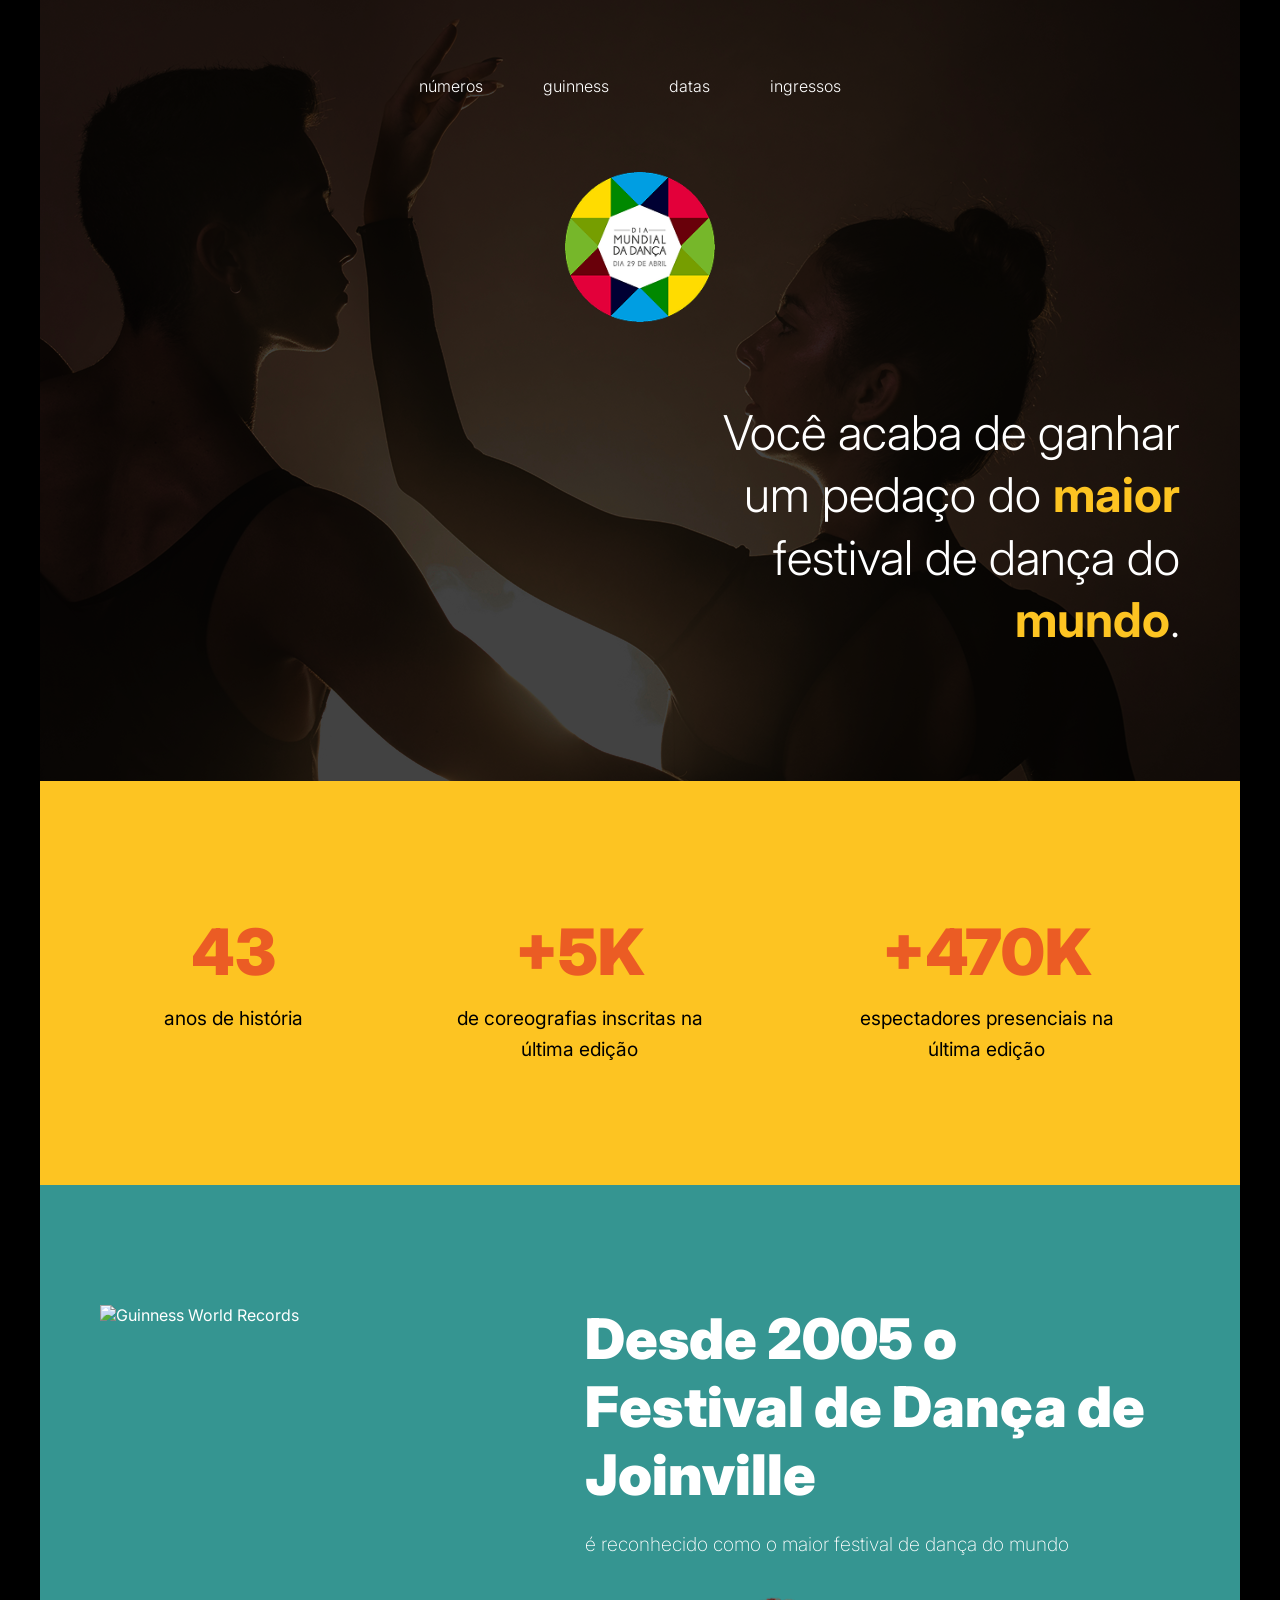
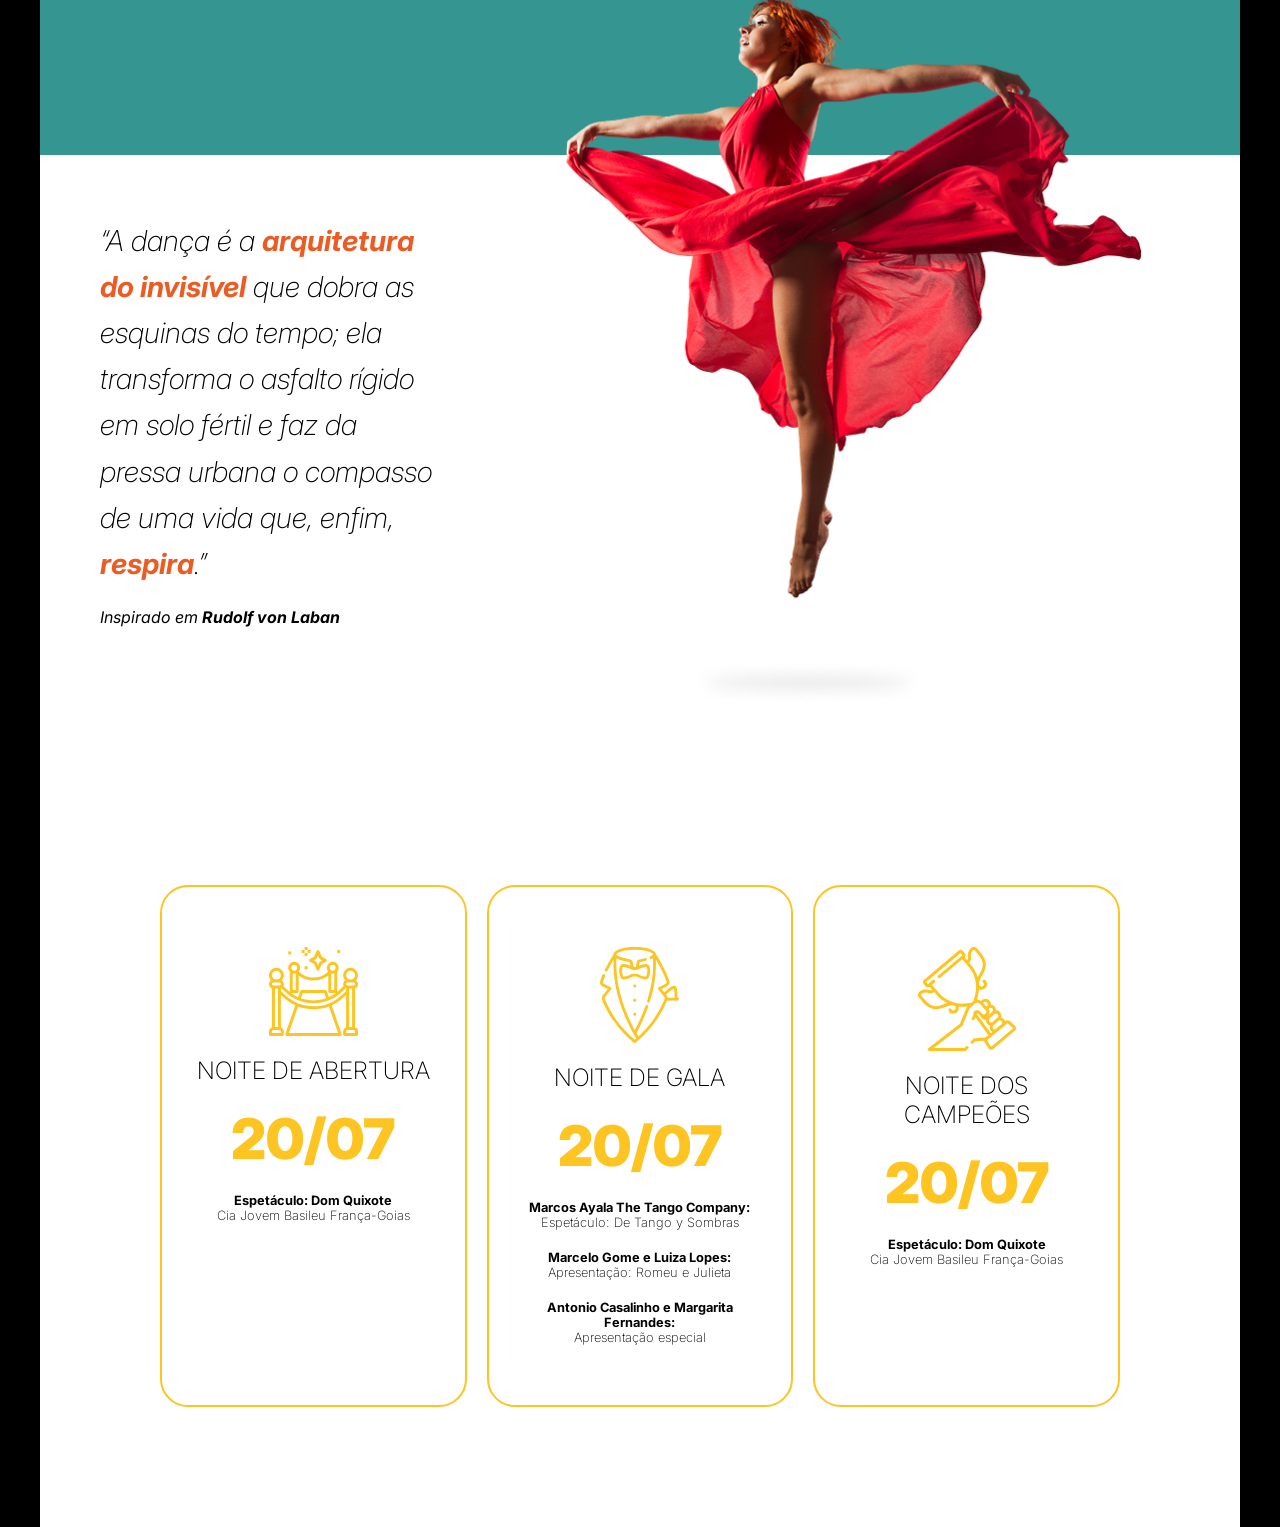
==== index.html @ e84fe85e "Dates" ====
<!doctype html>
<html lang="pt-br">
  <head>
    <meta charset="UTF-8" />
    <meta name="viewport" content="width=device-width, initial-scale=1.0" />
    <title>Dia internacional da dança</title>
    <link rel="stylesheet" href="./style/style.css" />

    <link rel="preconnect" href="https://fonts.googleapis.com" />
    <link rel="preconnect" href="https://fonts.gstatic.com" crossorigin />
    <link
      href="https://fonts.googleapis.com/css2?family=Inter:ital,opsz,wght@0,14..32,100..900;1,14..32,100..900&display=swap"
      rel="stylesheet"
    />
  </head>

  <body>
    <div class="container">
      <header>
        <!-- Menu desktop -->
        <nav class="menu">
          <ul>
            <li><a href="#numeros">Números</a></li>
            <li><a href="#guinness">Guinness</a></li>
            <li><a href="#datas">Datas</a></li>
            <li><a href="#ingressos">Ingressos</a></li>
          </ul>
        </nav>

        <!-- Menu mobile -->
        <div class="menu-container-mobile">
          <button class="menu-toggle" aria-label="Abrir menu">
            <span class="bar"></span>
            <span class="bar"></span>
            <span class="bar"></span>
          </button>

          <nav class="nav-menu">
            <ul>
              <li><a href="#numeros">Números</a></li>
              <li><a href="#guinness">Guinness</a></li>
              <li><a href="#datas">Datas</a></li>
              <li><a href="#ingressos">Ingressos</a></li>
            </ul>
          </nav>
        </div>
        <div class="overlay"></div>

        <div class="logo-mundial">
          <img
            src="./assets/img/logo-dia-mundial-danca.png"
            alt="Logo do dia mundial da dança"
            title="Dia mundial da dança"
          />
        </div>
        <div class="content">
          <div class="content-video">
            <div class="video-mobile">
              <iframe
                width="300"
                height="262.5"
                src="https://www.youtube.com/embed/wuP7T2I6q9Q?si=qCrR1CZiJWVUnyMx"
                title="YouTube video player"
                frameborder="0"
                allow="
                  accelerometer;
                  autoplay;
                  clipboard-write;
                  encrypted-media;
                  gyroscope;
                  picture-in-picture;
                  web-share;
                "
                referrerpolicy="strict-origin-when-cross-origin"
                allowfullscreen
              ></iframe>
            </div>
            <div class="video-desktop">
              <iframe
                width="560"
                height="315"
                src="https://www.youtube.com/embed/wuP7T2I6q9Q?si=qCrR1CZiJWVUnyMx"
                title="YouTube video player"
                frameborder="0"
                allow="
                  accelerometer;
                  autoplay;
                  clipboard-write;
                  encrypted-media;
                  gyroscope;
                  picture-in-picture;
                  web-share;
                "
                referrerpolicy="strict-origin-when-cross-origin"
                allowfullscreen
              ></iframe>
            </div>
          </div>
          <div class="content-text">
            <h1>
              Você acaba de ganhar um pedaço do <span>maior</span> festival de
              dança do <span>mundo</span>.
            </h1>
          </div>
        </div>
      </header>
      <main>
        <div id="numeros" class="numeros">
          <div class="numeros-item">
            <h2>43</h2>
            <p>anos de história</p>
          </div>
          <div class="numeros-item">
            <h2>+5K</h2>
            <p>de coreografias inscritas na última edição</p>
          </div>
          <div class="numeros-item">
            <h2>+470K</h2>
            <p>espectadores presenciais na última edição</p>
          </div>
        </div>
        <div id="guinness" class="guinness">
          <div class="guinness-image">
            <img
              src="./assets/img/guinness.png"
              alt="Guinness World Records"
              title="Guinness World Records"
            />
          </div>
          <div class="guinness-text">
            <h2>Desde 2005 o Festival de Dança de Joinville</h2>
            <p>é reconhecido como o maior festival de dança do mundo</p>
          </div>
        </div>
        <div id="citacao" class="citacao">
          <div class="citacao-texto">
            <p>
              “A dança é a
              <span><strong>arquitetura do invisível</strong></span> que dobra
              as esquinas do tempo; ela transforma o asfalto rígido em solo
              fértil e faz da pressa urbana o compasso de uma vida que, enfim,
              <span><strong>respira</strong></span
              >.”
            </p>
            <span>Inspirado em <strong>Rudolf von Laban</strong></span>
          </div>
          <div class="citacao-image">
            <img
              src="./assets/img/bailarina.png"
              alt="Bailarina"
              title="Bailarina"
            />
          </div>
        </div>
        <div id="datas" class="datas">
          <div class="datas-card">
            <img
              src="./assets/img/noite-abertura.svg"
              alt="Noite de abertura"
              title="Noite de abertura"
            />
            <h3>Noite de abertura</h3>
            <h2>20/07</h2>
            <span
              ><strong>Espetáculo: Dom Quixote</strong><br />Cia Jovem Basileu
              França-Goias</span
            >
          </div>
          <div class="datas-card">
            <img
              src="./assets/img/noite-gala.svg"
              alt="Noite de gala"
              title="Noite de gala"
            />
            <h3>Noite de gala</h3>
            <h2>20/07</h2>
            <span>
              <strong>Marcos Ayala The Tango Company:</strong><br />Espetáculo: De Tango y Sombras
            </span>
            <span>
              <strong>Marcelo Gome e Luiza Lopes:</strong><br />Apresentação: Romeu e Julieta
            </span>
            <span>
              <strong>Antonio Casalinho e Margarita Fernandes:</strong><br />Apresentação especial
            </span>
          </div>
          <div class="datas-card">
            <img
              src="./assets/img/noite-campeoes.svg"
              alt="Noite dos campeões"
              title="Noite dos campeões"
            />
            <h3>Noite dos campeões</h3>
            <h2>20/07</h2>
            <span
              ><strong>Espetáculo: Dom Quixote</strong><br />Cia Jovem Basileu
              França-Goias</span
            >
          </div>
        </div>
        <div id="ingressos"></div>
      </main>
      <footer>
        <!-- Colocar informações de contato -->
      </footer>
    </div>
    <script src="./js/script.js"></script>
  </body>
</html>
---- style/style.css ----
@import url("geral.css");
@import url("header.css");
@import url("numeros.css");
@import url("guinness.css");
@import url("citacao.css");
@import url("datas.css");
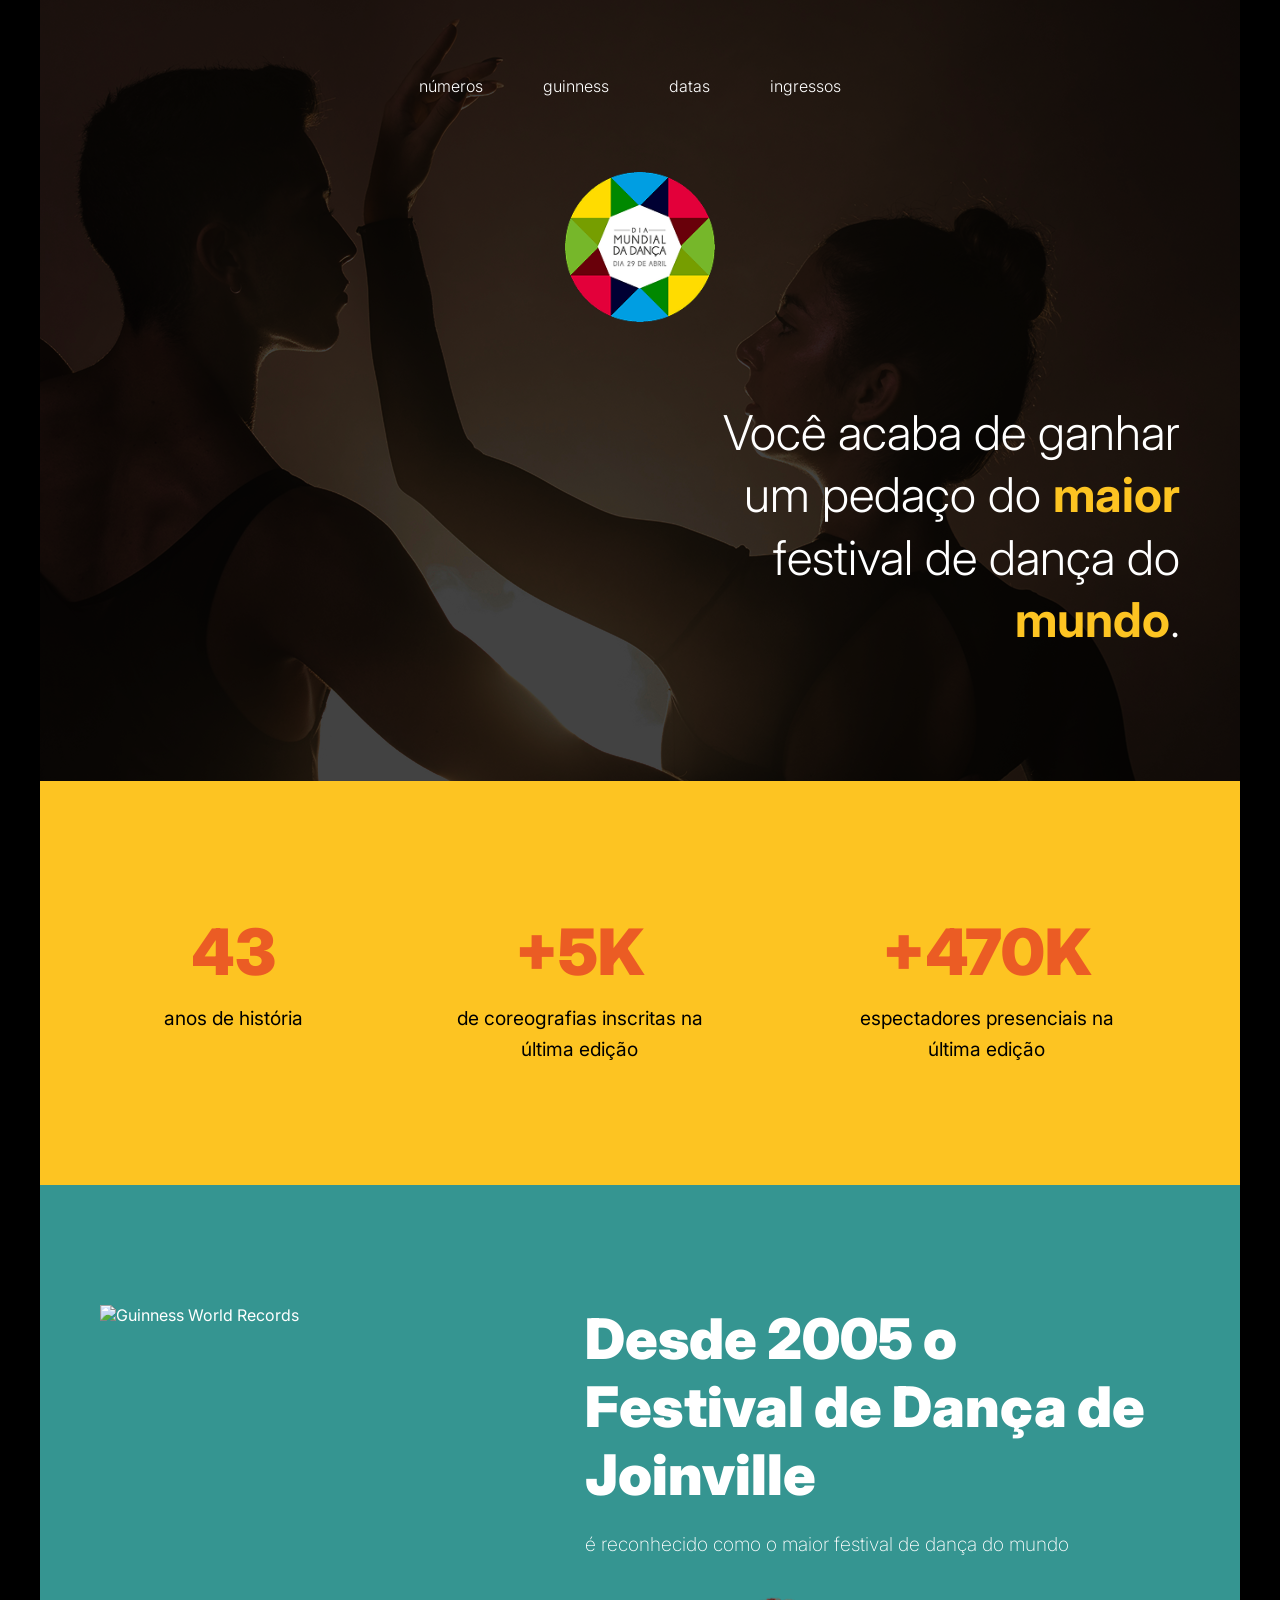
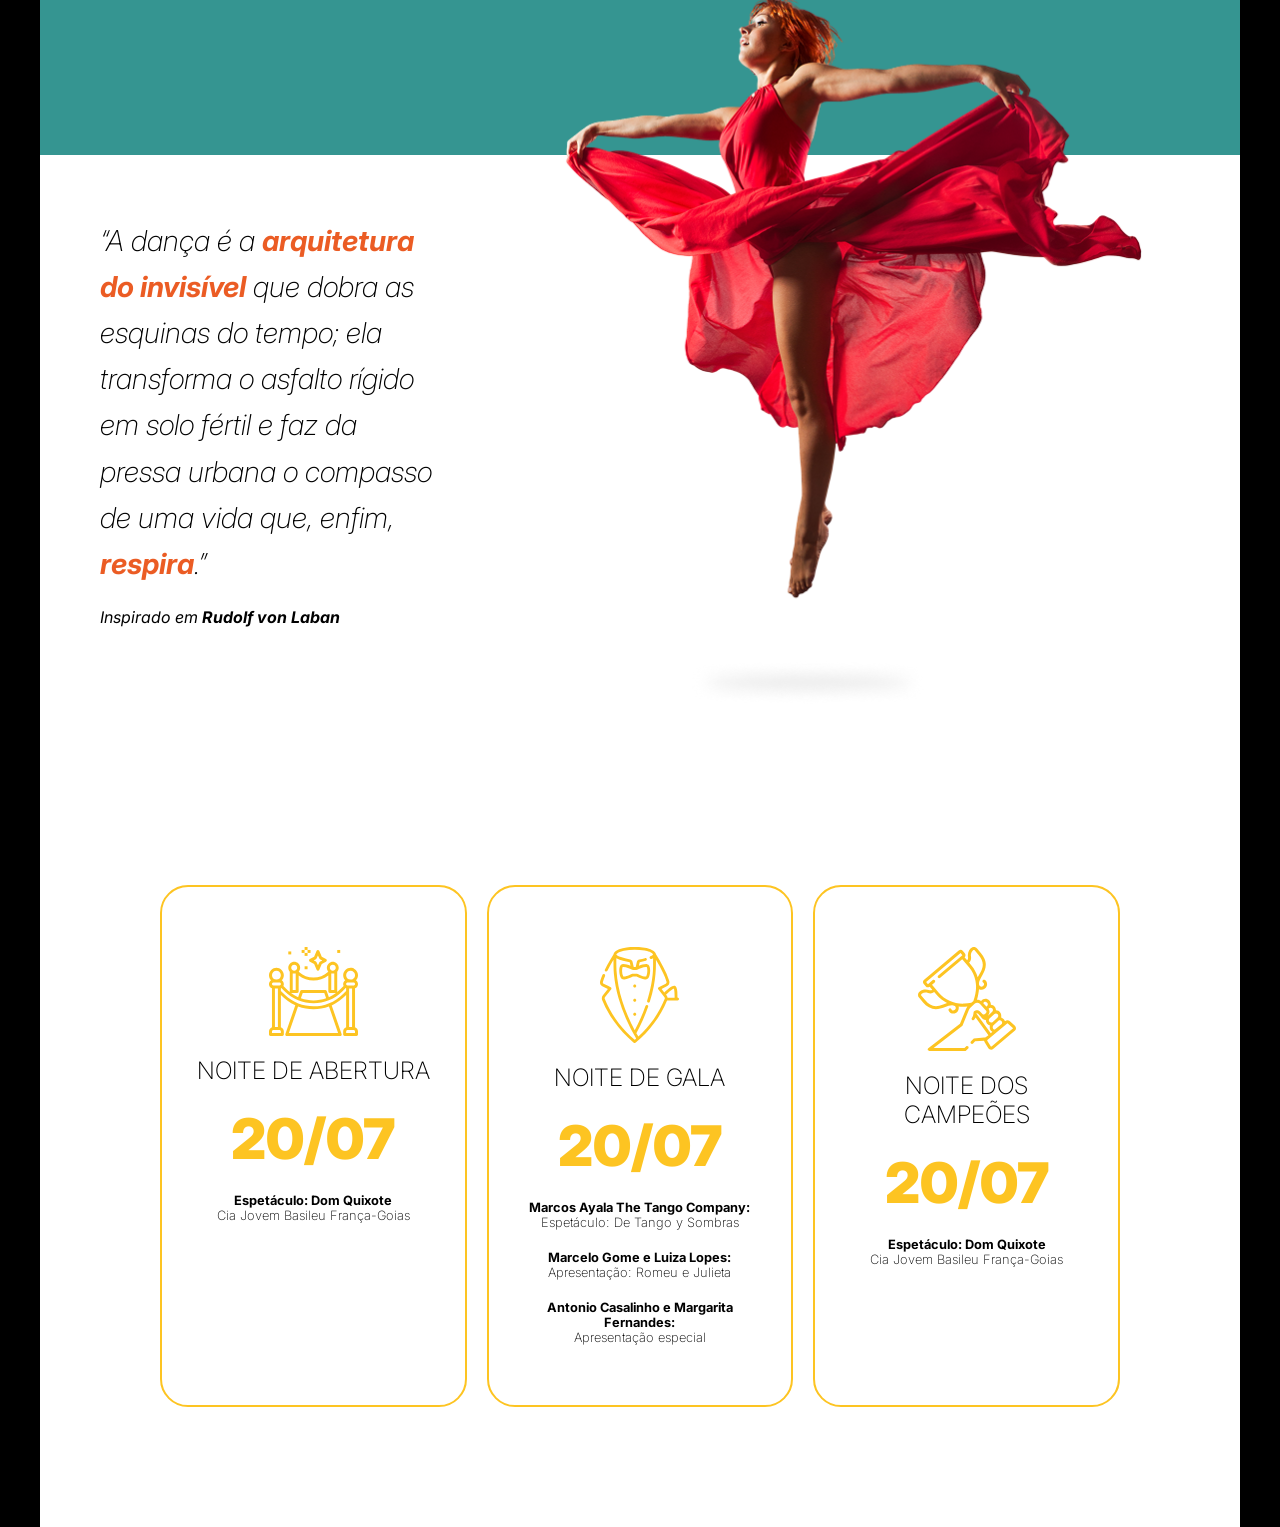
==== commit 94525d16: "Guiness logo" ====
--- a/index.html
+++ b/index.html
@@ -122,7 +122,7 @@
         <div id="guinness" class="guinness">
           <div class="guinness-image">
             <img
-              src="./assets/img/guinness.png"
+              src="./assets/img/guinness.svg"
               alt="Guinness World Records"
               title="Guinness World Records"
             />
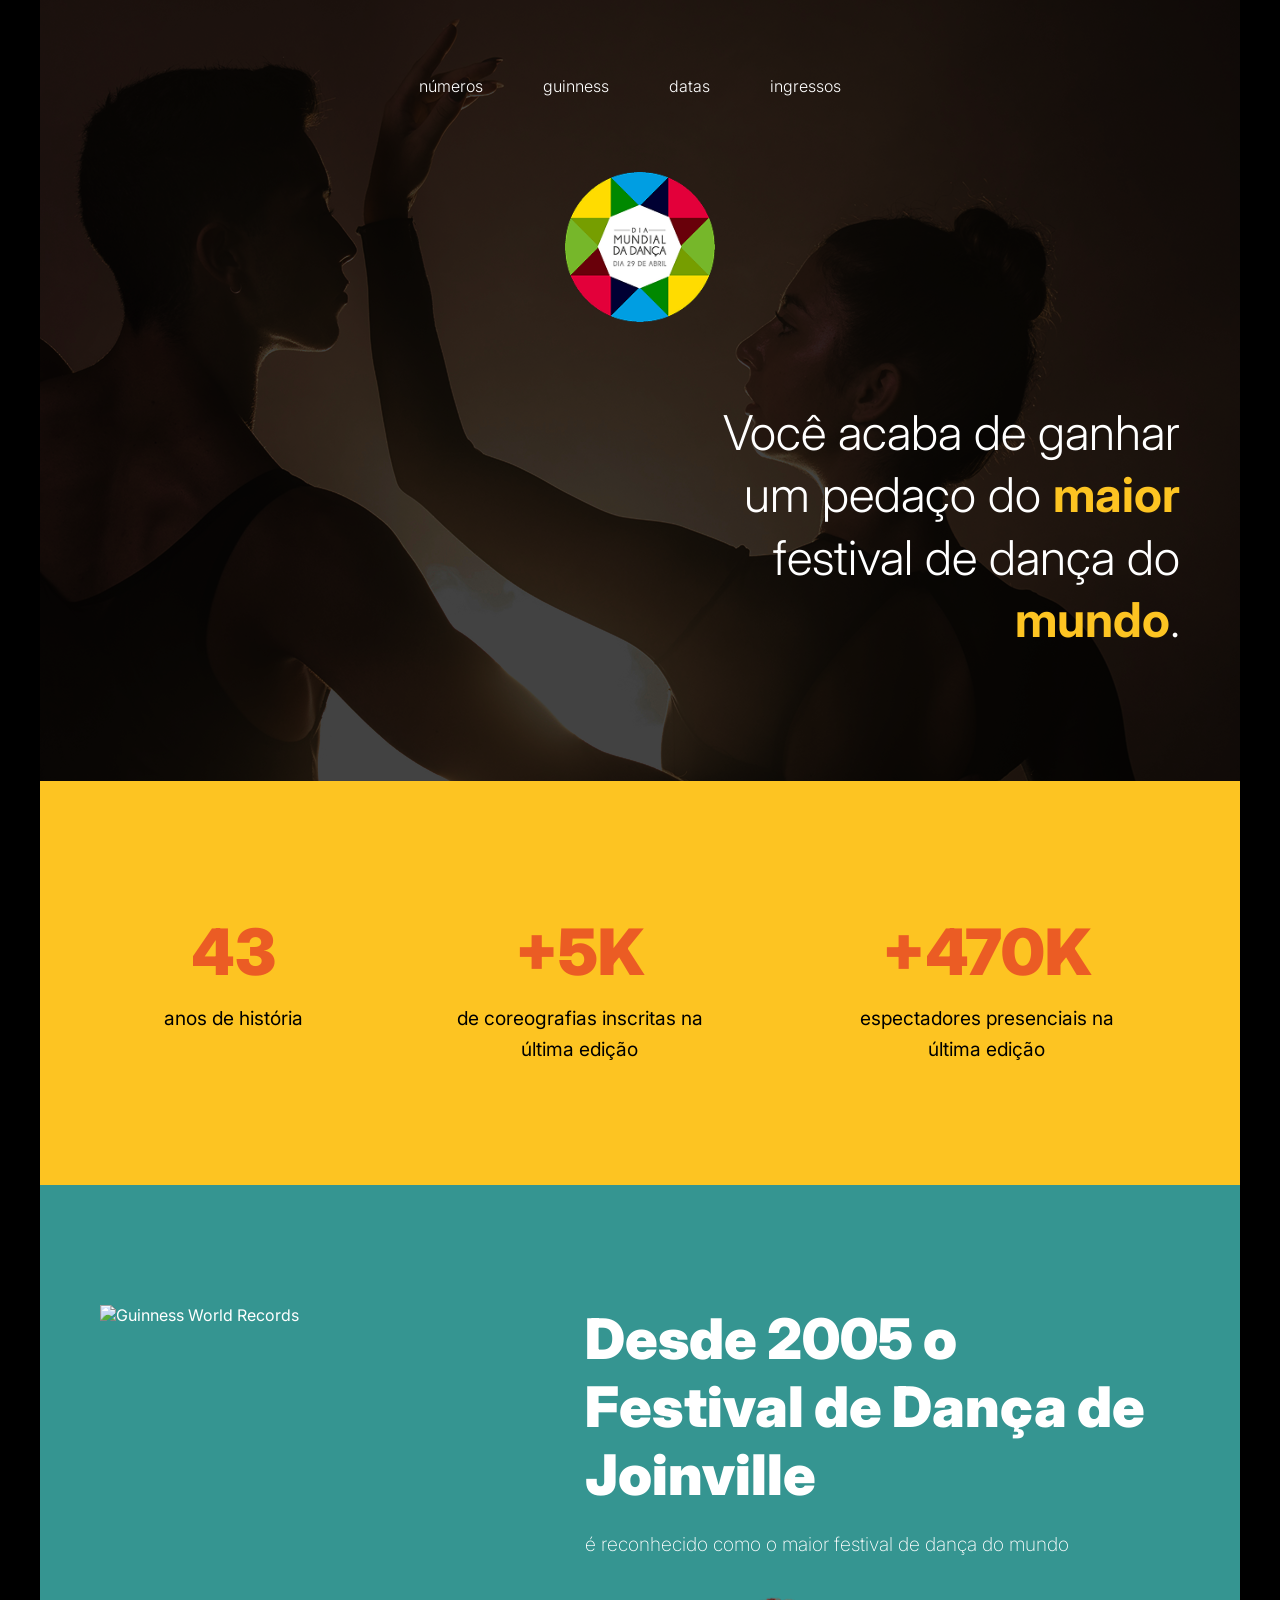
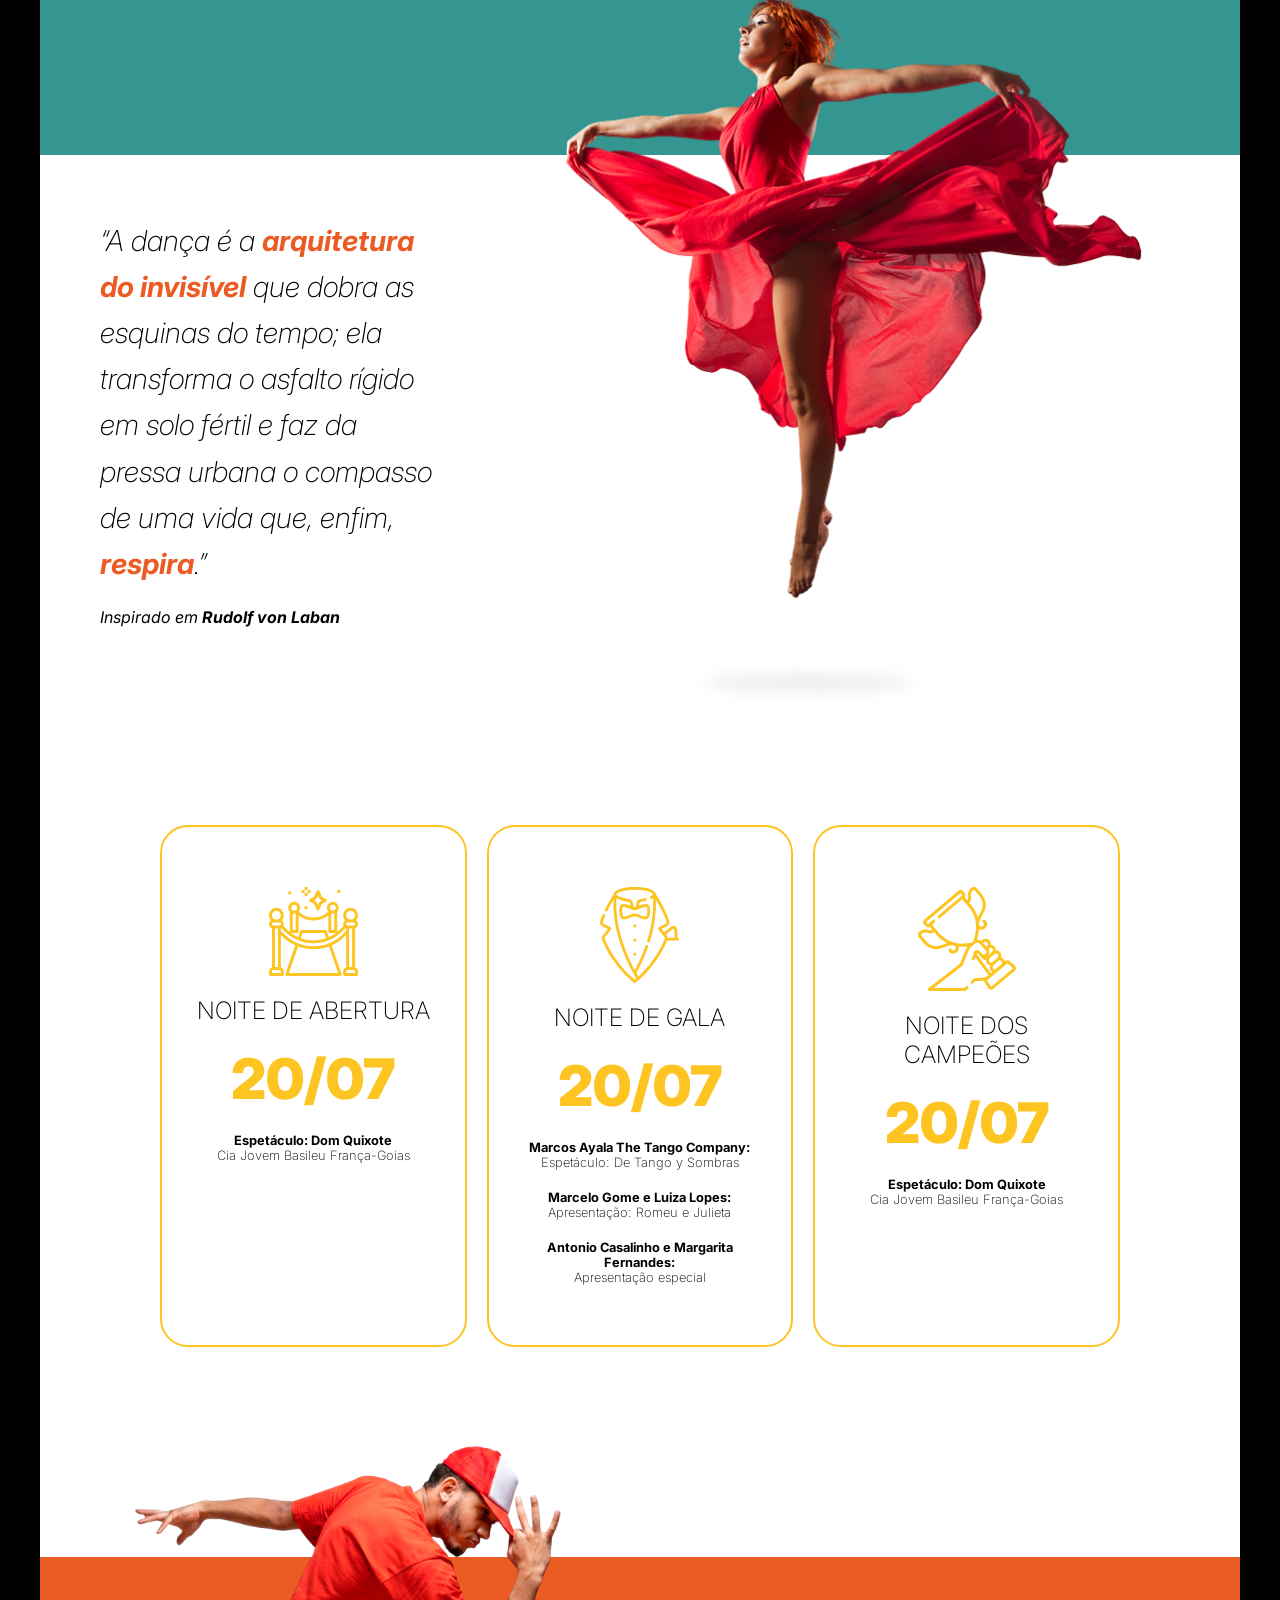
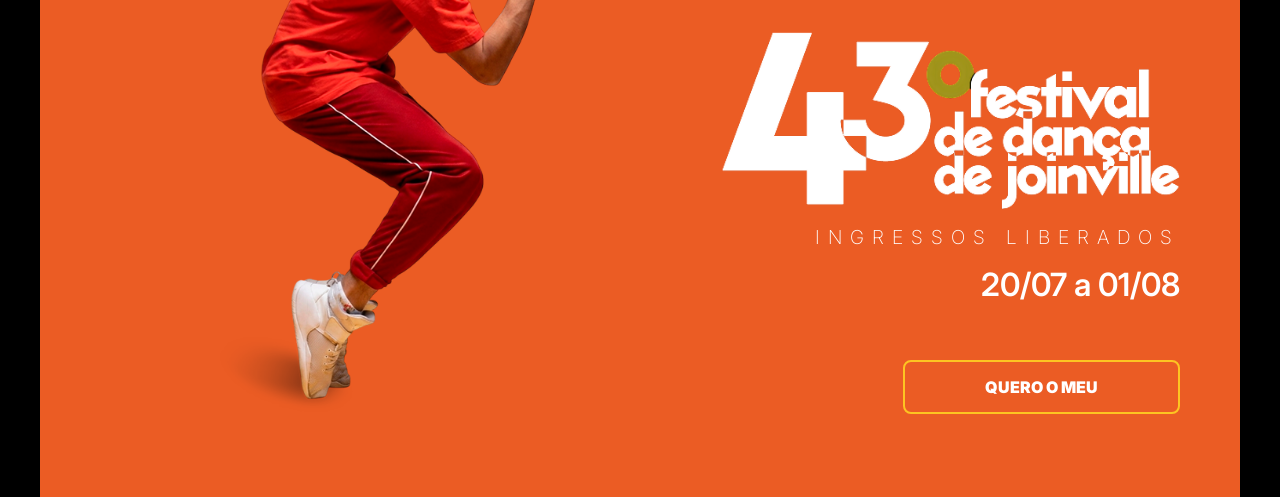
==== commit 2e5a88bf: "Ingressos" ====
--- a/index.html
+++ b/index.html
@@ -198,7 +198,17 @@
             >
           </div>
         </div>
-        <div id="ingressos"></div>
+        <div id="ingressos" class="ingressos">
+            <div class="ingressos-image">
+                <img src="./assets/img/dancarino.png" alt="Dancarino" title="Dancarino">
+            </div>
+            <div class="ingressos-text">
+                <img src="./assets/img/logo-43-festival.png" alt="Logo do Festival de dança de Joinville" title="Logo do Festival de dança de Joinville">
+                <h3>Ingressos liberados</h3>
+                <span>20/07 a 01/08</span>
+                <a href="https://www.sympla.com.br/evento/festival-de-danca-de-joinville/1838789" target="_blank" class="btn-ingressos">Quero o meu</a>
+            </div>
+        </div>
       </main>
       <footer>
         <!-- Colocar informações de contato -->
--- a/style/style.css
+++ b/style/style.css
@@ -3,4 +3,5 @@
 @import url("numeros.css");
 @import url("guinness.css");
 @import url("citacao.css");
-@import url("datas.css");+@import url("datas.css");
+@import url("ingressos.css");
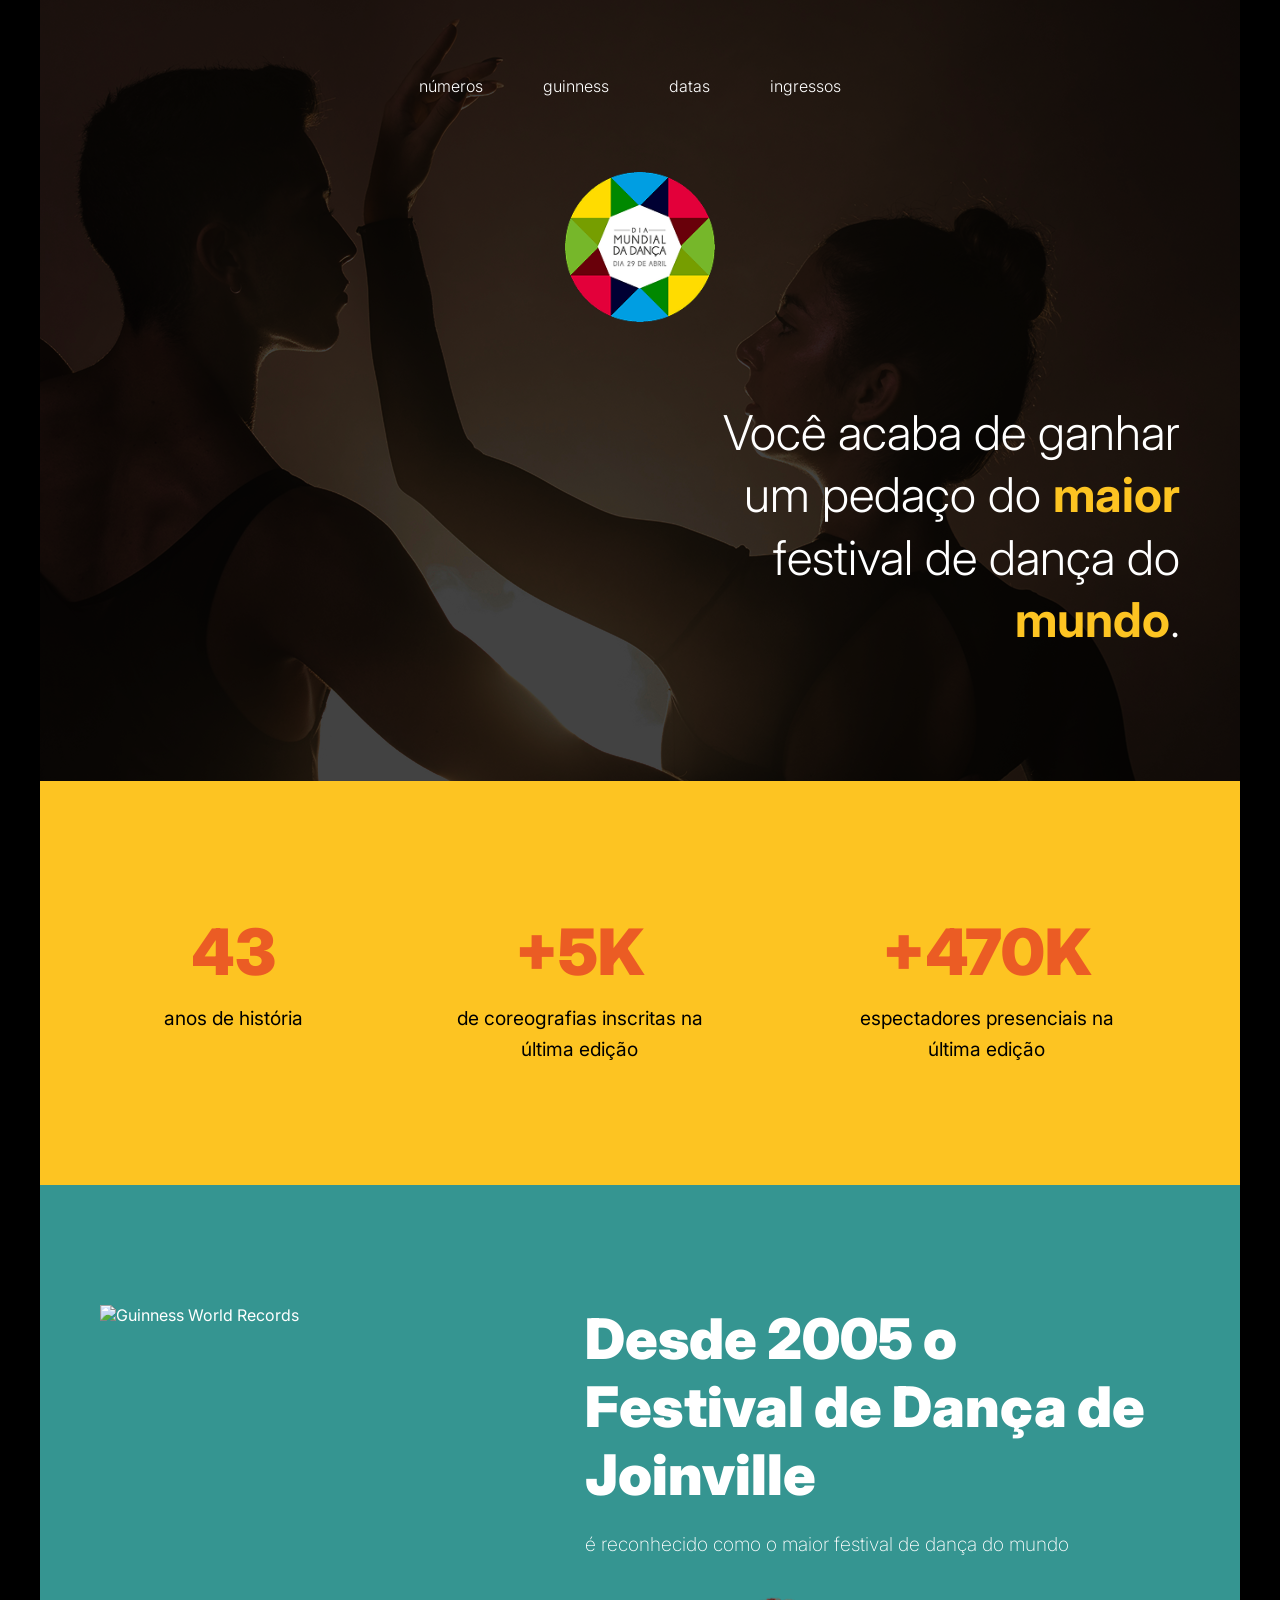
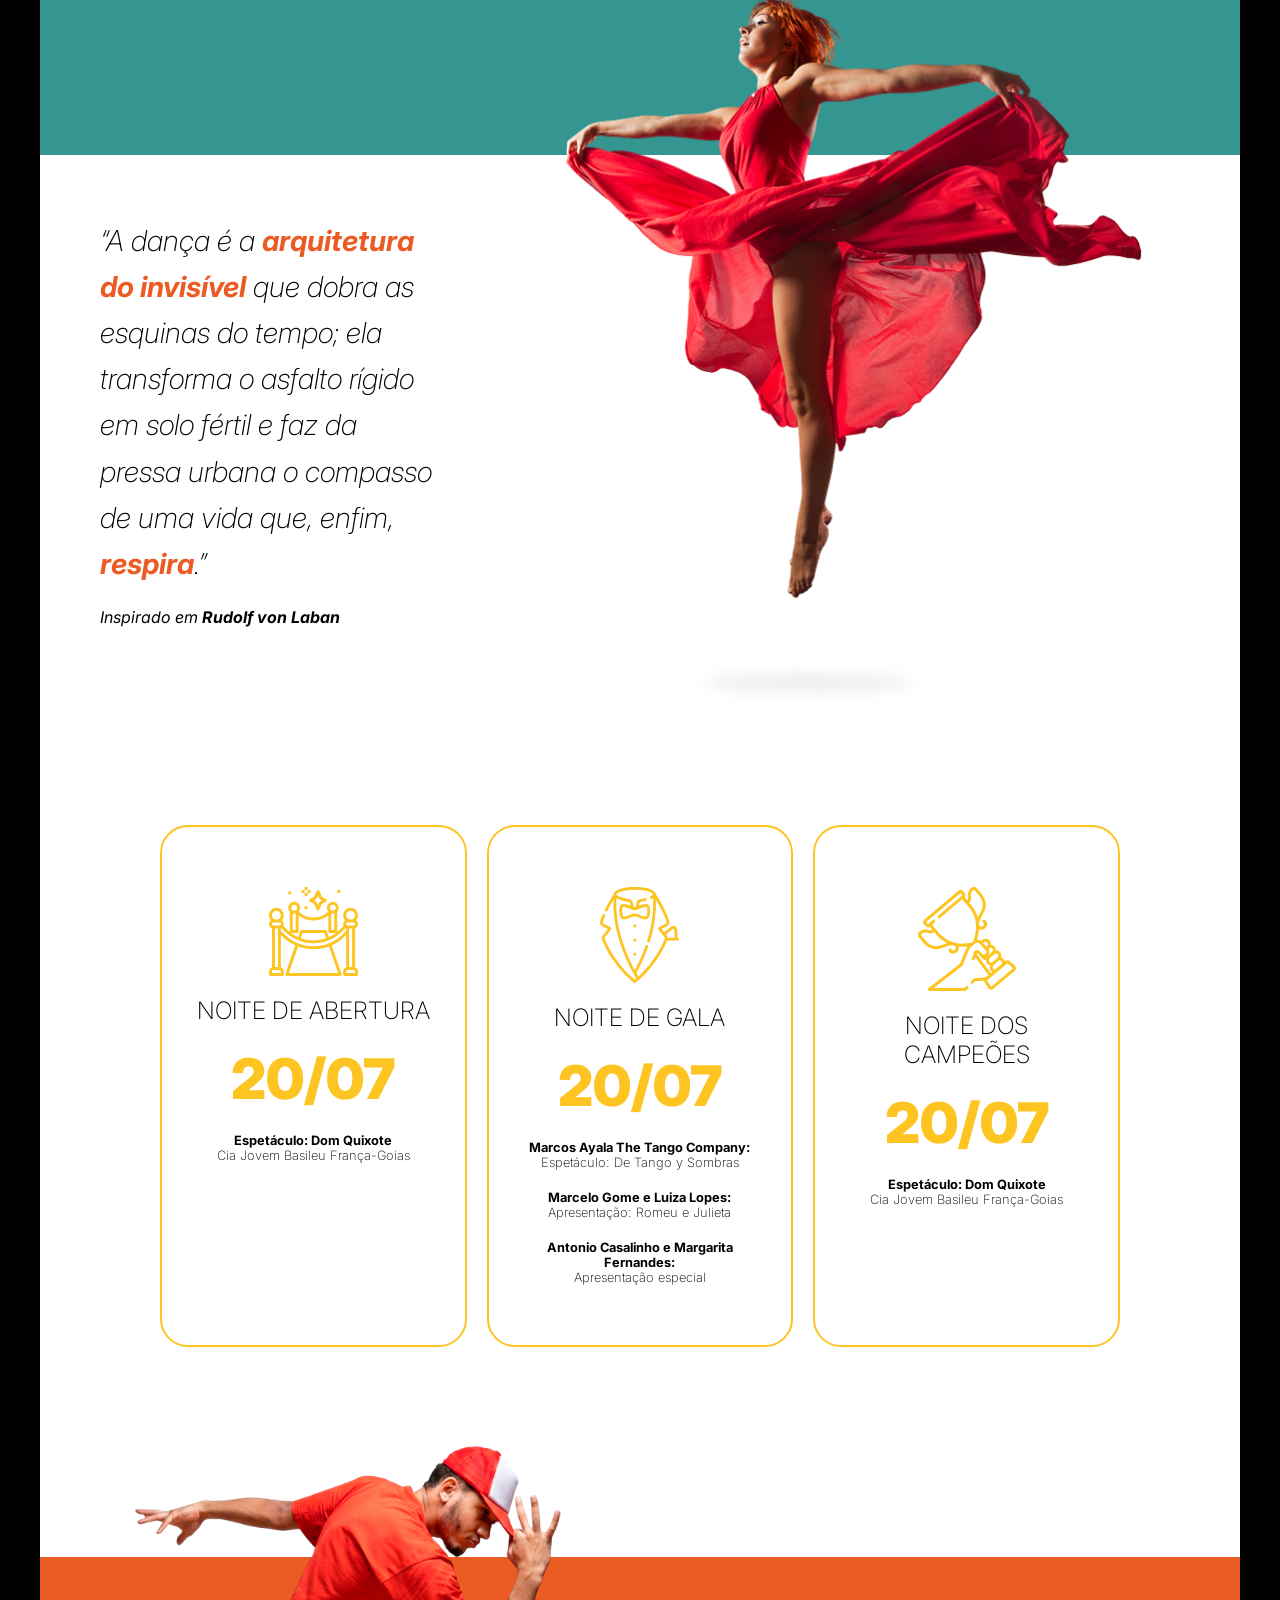
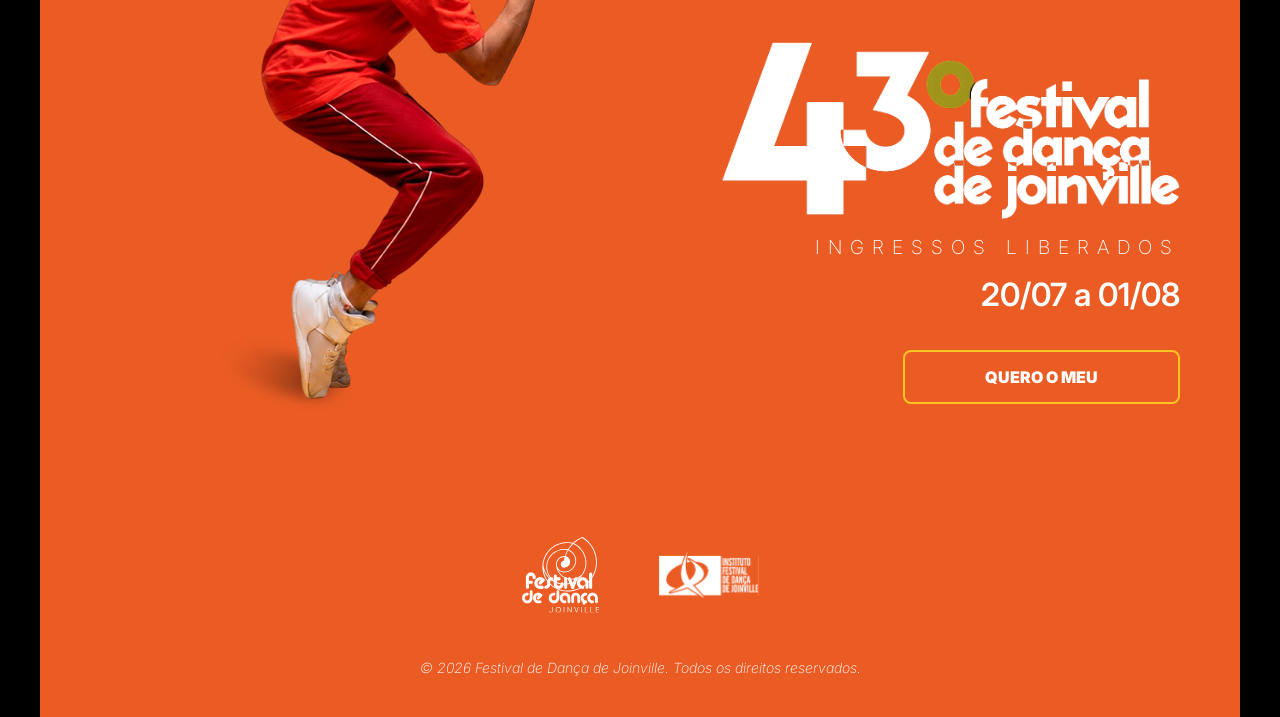
==== commit 3ad5b6cf: "Footer" ====
--- a/index.html
+++ b/index.html
@@ -175,13 +175,16 @@
             <h3>Noite de gala</h3>
             <h2>20/07</h2>
             <span>
-              <strong>Marcos Ayala The Tango Company:</strong><br />Espetáculo: De Tango y Sombras
+              <strong>Marcos Ayala The Tango Company:</strong><br />Espetáculo:
+              De Tango y Sombras
             </span>
             <span>
-              <strong>Marcelo Gome e Luiza Lopes:</strong><br />Apresentação: Romeu e Julieta
+              <strong>Marcelo Gome e Luiza Lopes:</strong><br />Apresentação:
+              Romeu e Julieta
             </span>
             <span>
-              <strong>Antonio Casalinho e Margarita Fernandes:</strong><br />Apresentação especial
+              <strong>Antonio Casalinho e Margarita Fernandes:</strong
+              ><br />Apresentação especial
             </span>
           </div>
           <div class="datas-card">
@@ -199,19 +202,51 @@
           </div>
         </div>
         <div id="ingressos" class="ingressos">
-            <div class="ingressos-image">
-                <img src="./assets/img/dancarino.png" alt="Dancarino" title="Dancarino">
-            </div>
-            <div class="ingressos-text">
-                <img src="./assets/img/logo-43-festival.png" alt="Logo do Festival de dança de Joinville" title="Logo do Festival de dança de Joinville">
-                <h3>Ingressos liberados</h3>
-                <span>20/07 a 01/08</span>
-                <a href="https://www.sympla.com.br/evento/festival-de-danca-de-joinville/1838789" target="_blank" class="btn-ingressos">Quero o meu</a>
-            </div>
+          <div class="ingressos-image">
+            <img
+              src="./assets/img/dancarino.png"
+              alt="Dancarino"
+              title="Dancarino"
+            />
+          </div>
+          <div class="ingressos-text">
+            <img
+              src="./assets/img/logo-43-festival.png"
+              alt="Logo do Festival de dança de Joinville"
+              title="Logo do Festival de dança de Joinville"
+            />
+            <h3>Ingressos liberados</h3>
+            <span>20/07 a 01/08</span>
+            <a
+              href="https://festivaldedanca.eticketcenter.com.br/"
+              target="_blank"
+              class="btn-ingressos"
+              >Quero o meu</a
+            >
+          </div>
         </div>
       </main>
       <footer>
         <!-- Colocar informações de contato -->
+        <div class="logos">
+          <a href="https://festivaldedancadejoinville.com.br/" target="_blank">
+            <img
+              src="./assets/img/festival-logo.svg"
+              alt="Logo do Festival de Dança de Joinville"
+              title="Logo do Festival de Dança de Joinville"
+            />
+          </a>
+          <a href="https://festivaldedancadejoinville.com.br/" target="_blank">
+            <img
+              src="./assets/img/ifdj-logo-negativa.svg"
+              alt="Logo do IFDJ"
+              title="Logo do IFDJ"
+            />
+          </a>
+        </div>
+        <div class="copy">
+          <span>© 2026 Festival de Dança de Joinville. Todos os direitos reservados.</span>
+        </div>
       </footer>
     </div>
     <script src="./js/script.js"></script>
--- a/style/style.css
+++ b/style/style.css
@@ -4,4 +4,5 @@
 @import url("guinness.css");
 @import url("citacao.css");
 @import url("datas.css");
-@import url("ingressos.css");+@import url("ingressos.css");
+@import url("footer.css");
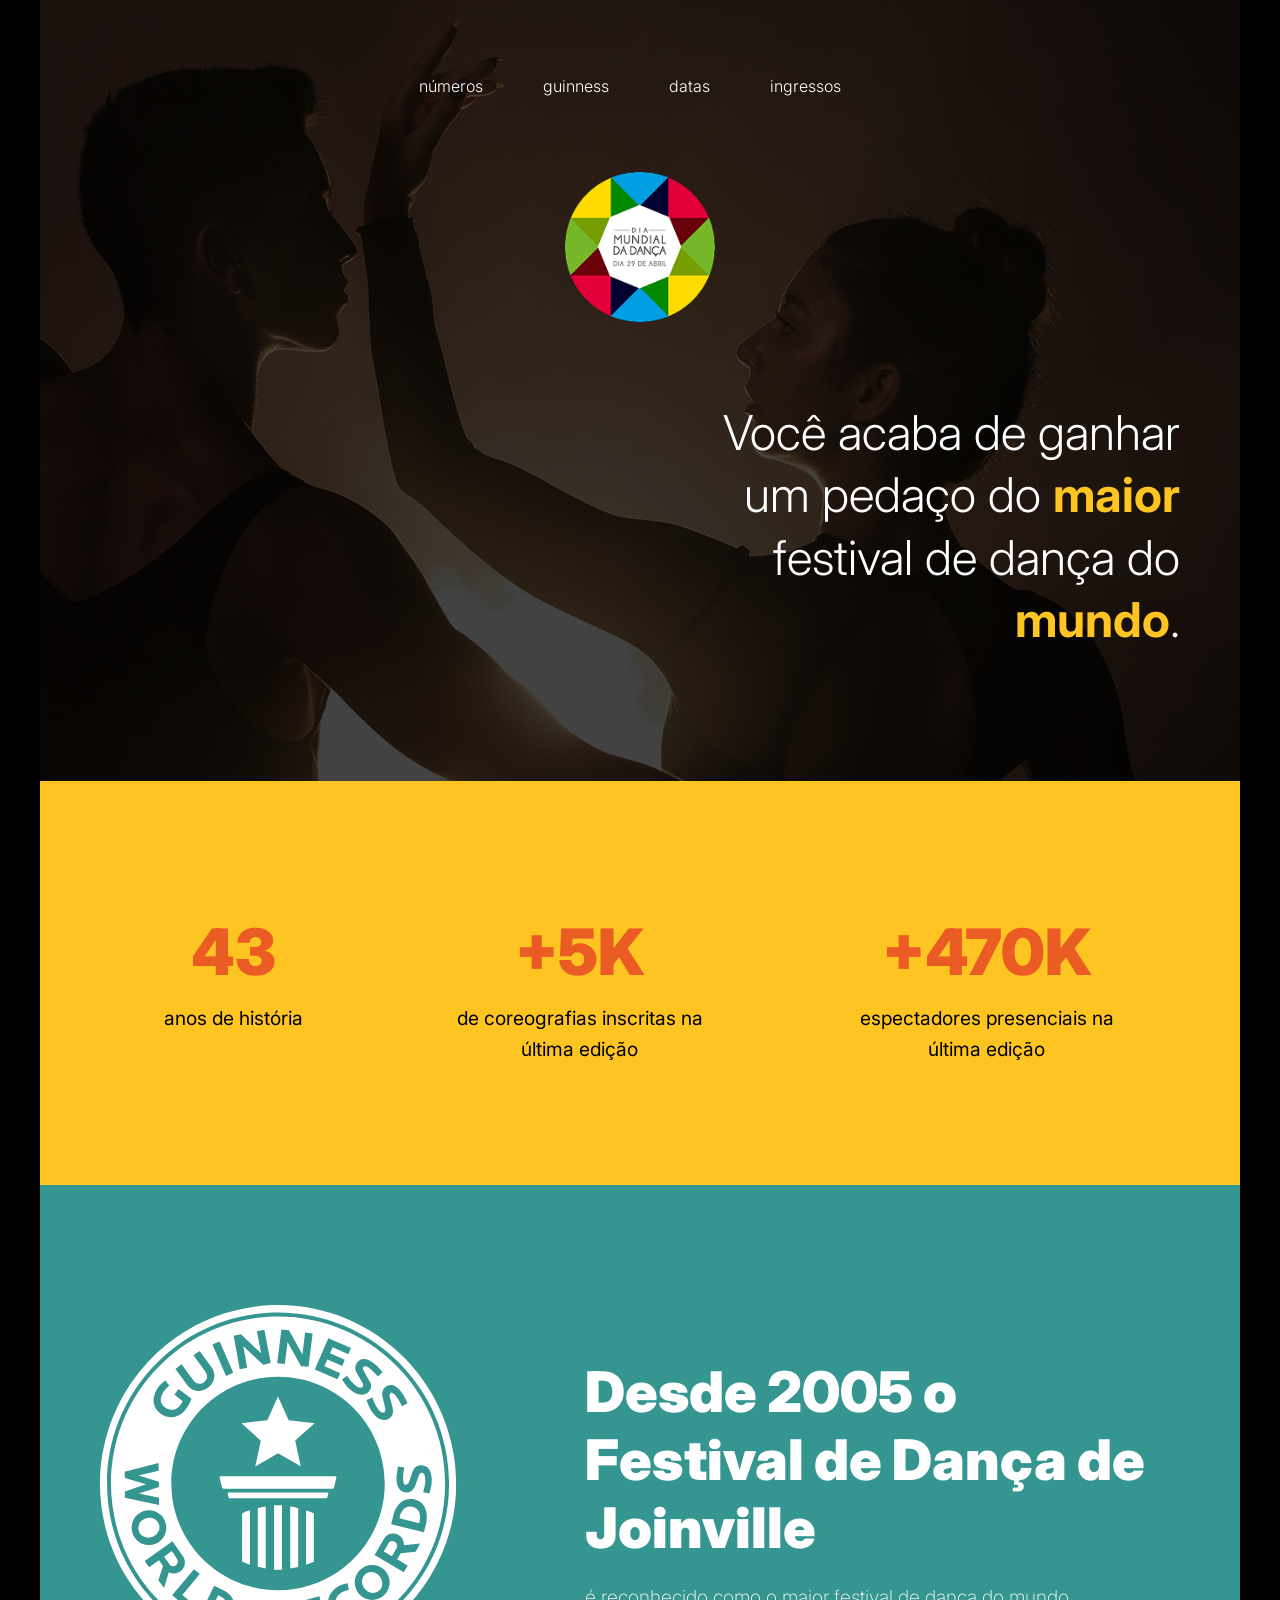
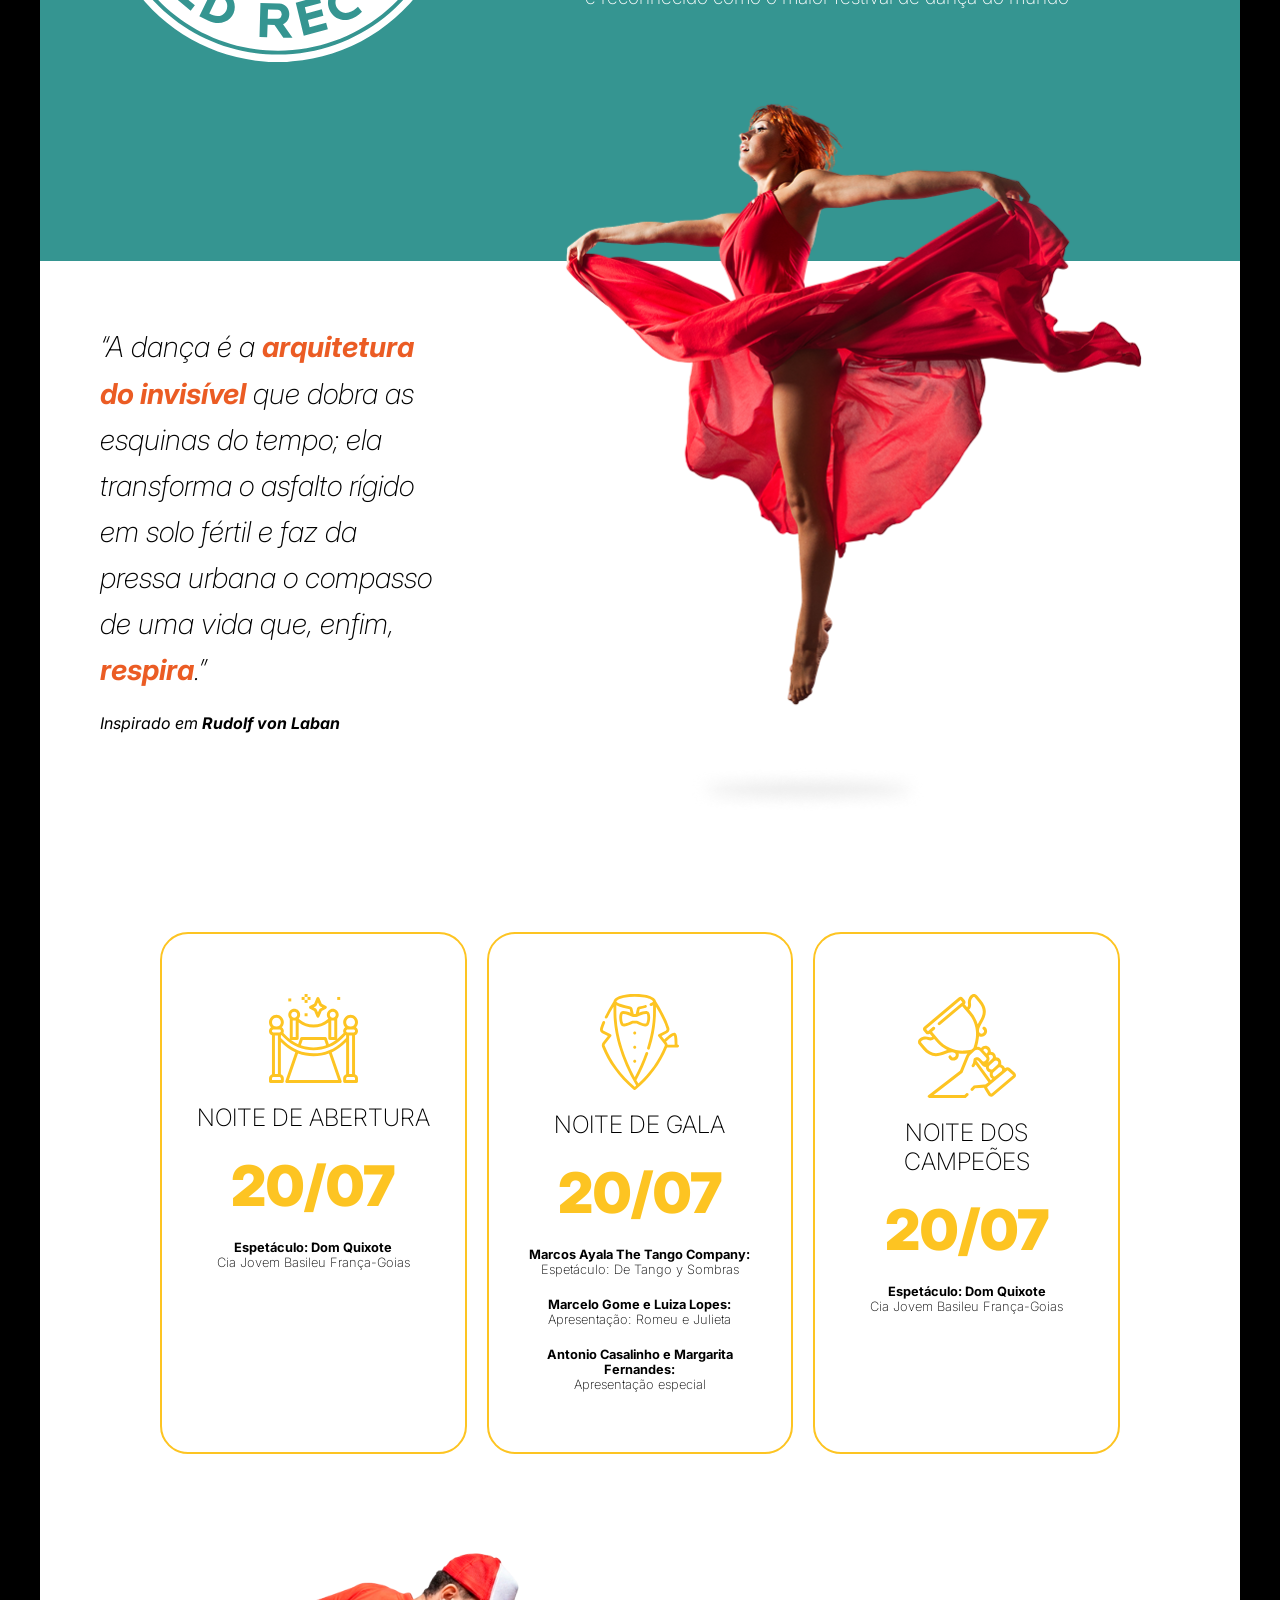
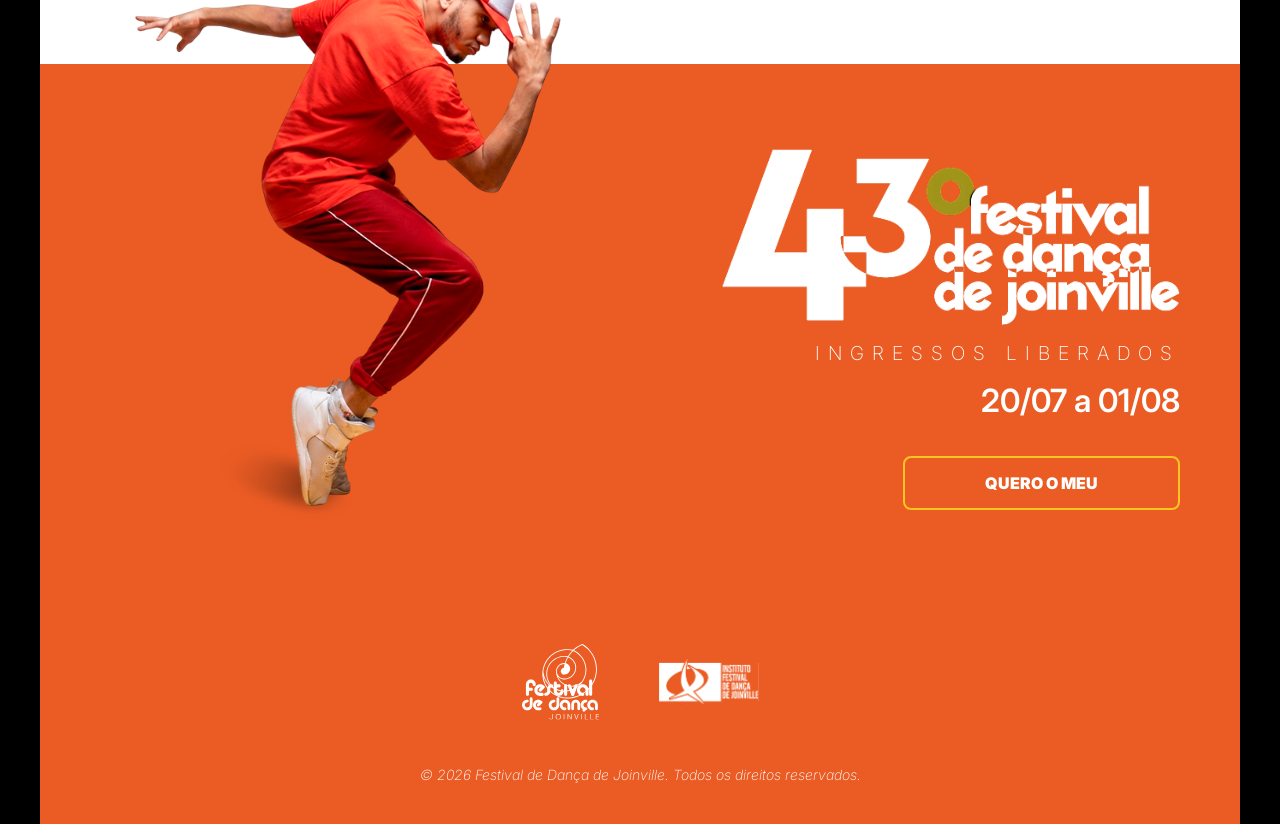
==== commit f36a02b7: "Guinness logo" ====
--- a/index.html
+++ b/index.html
@@ -122,7 +122,7 @@
         <div id="guinness" class="guinness">
           <div class="guinness-image">
             <img
-              src="./assets/img/guinness.svg"
+              src="./assets/img/guinness-logo.svg"
               alt="Guinness World Records"
               title="Guinness World Records"
             />
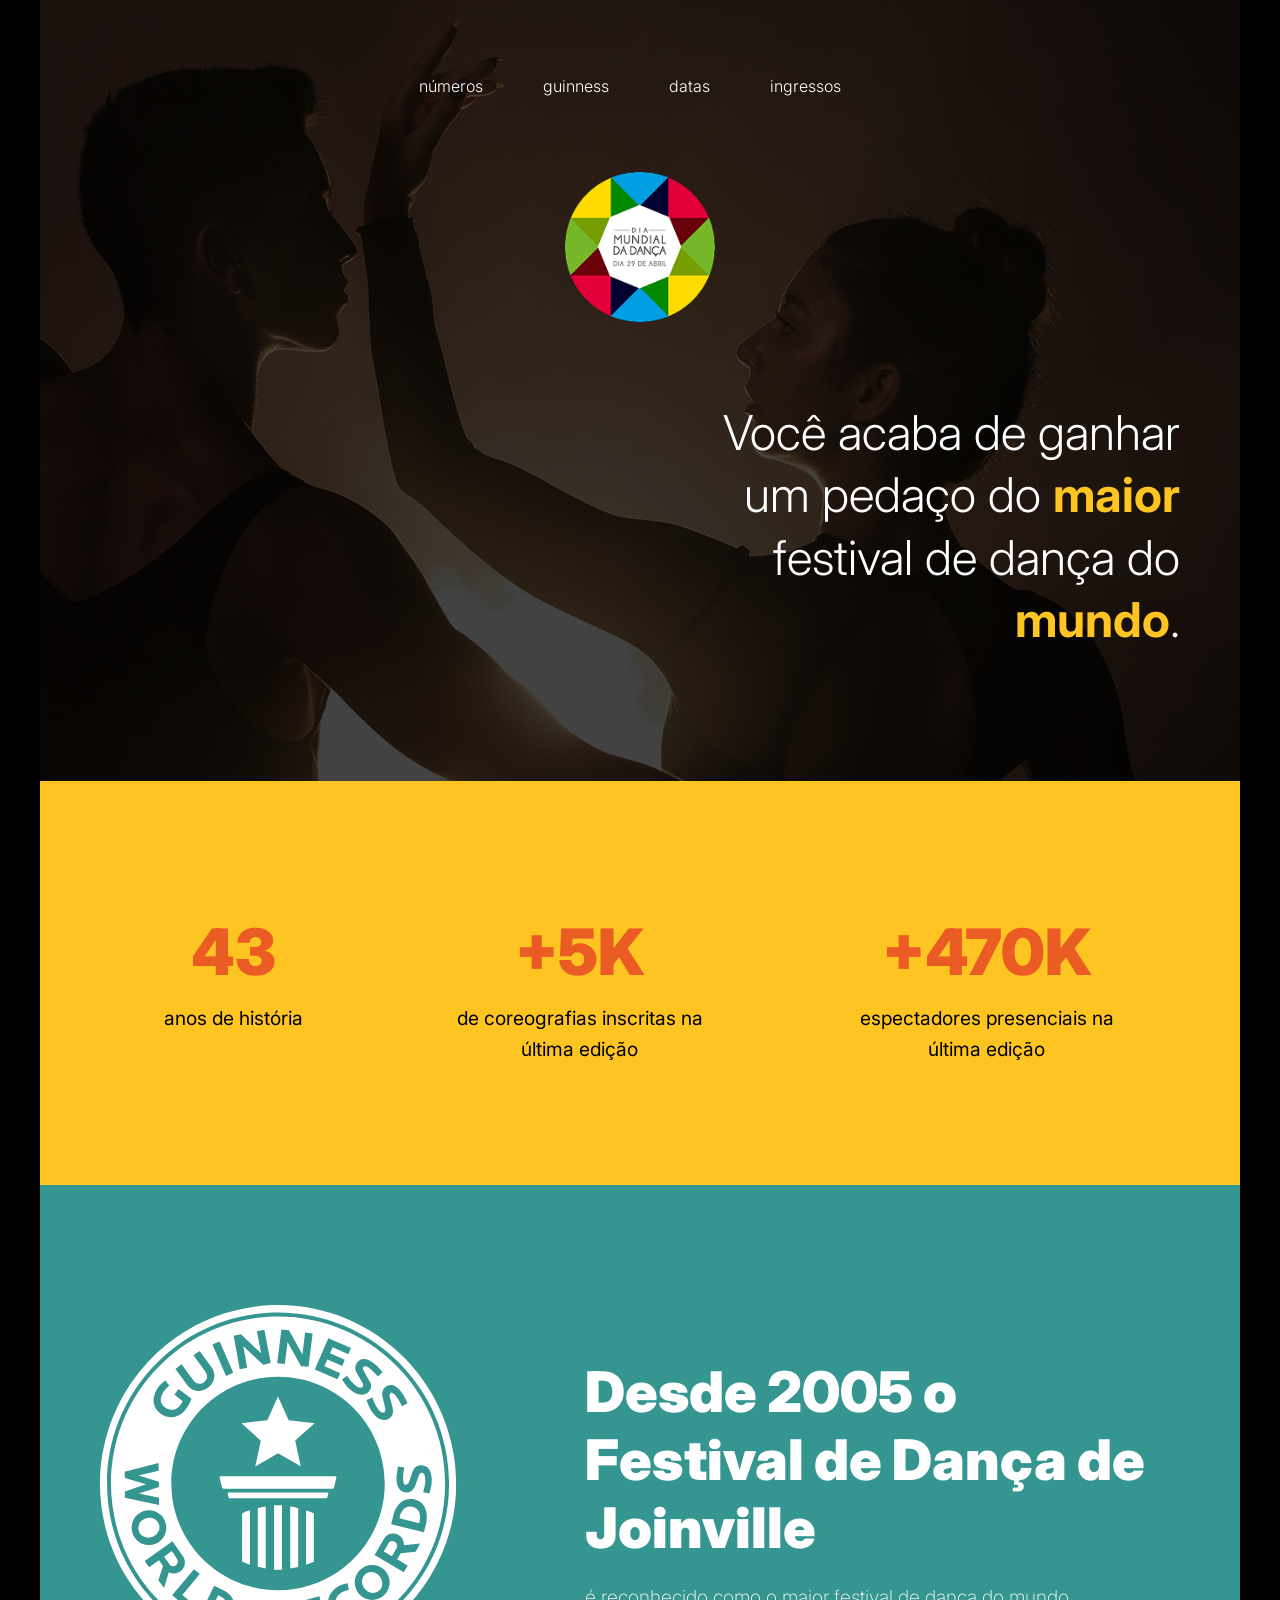
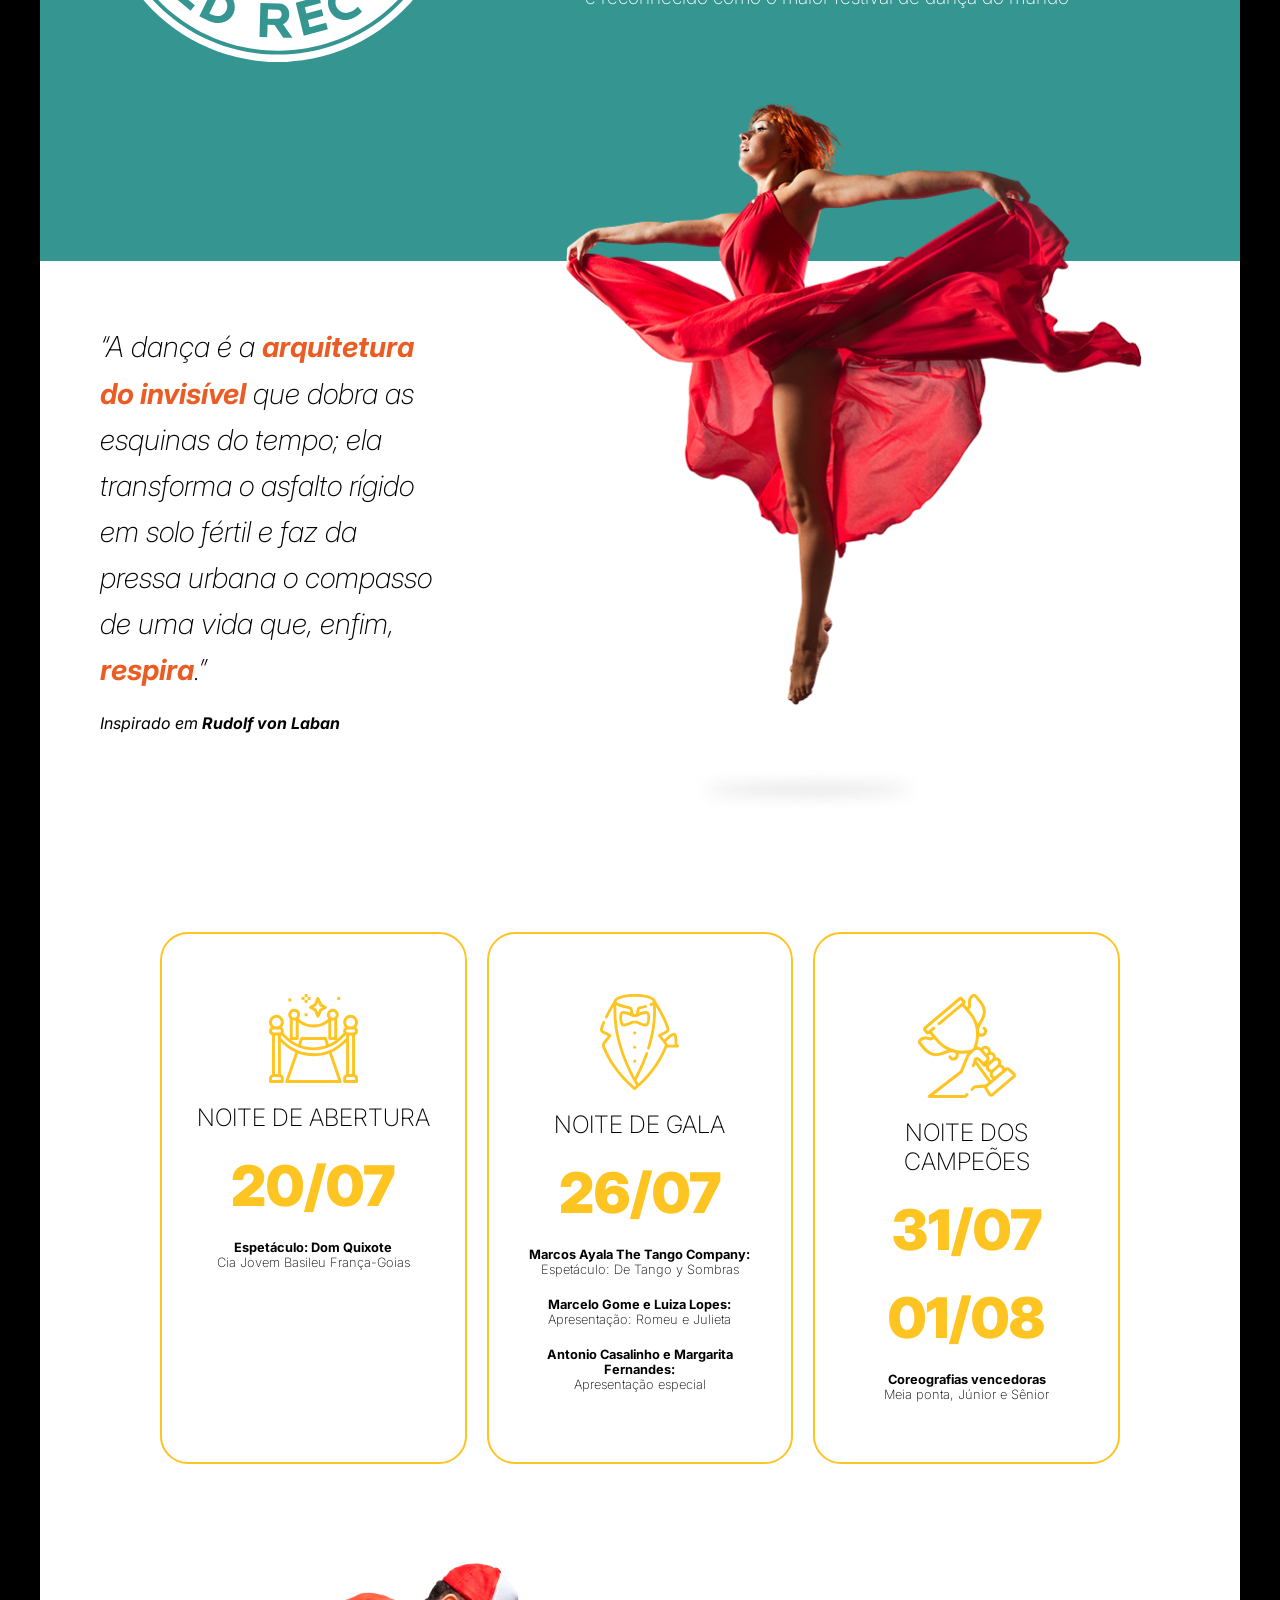
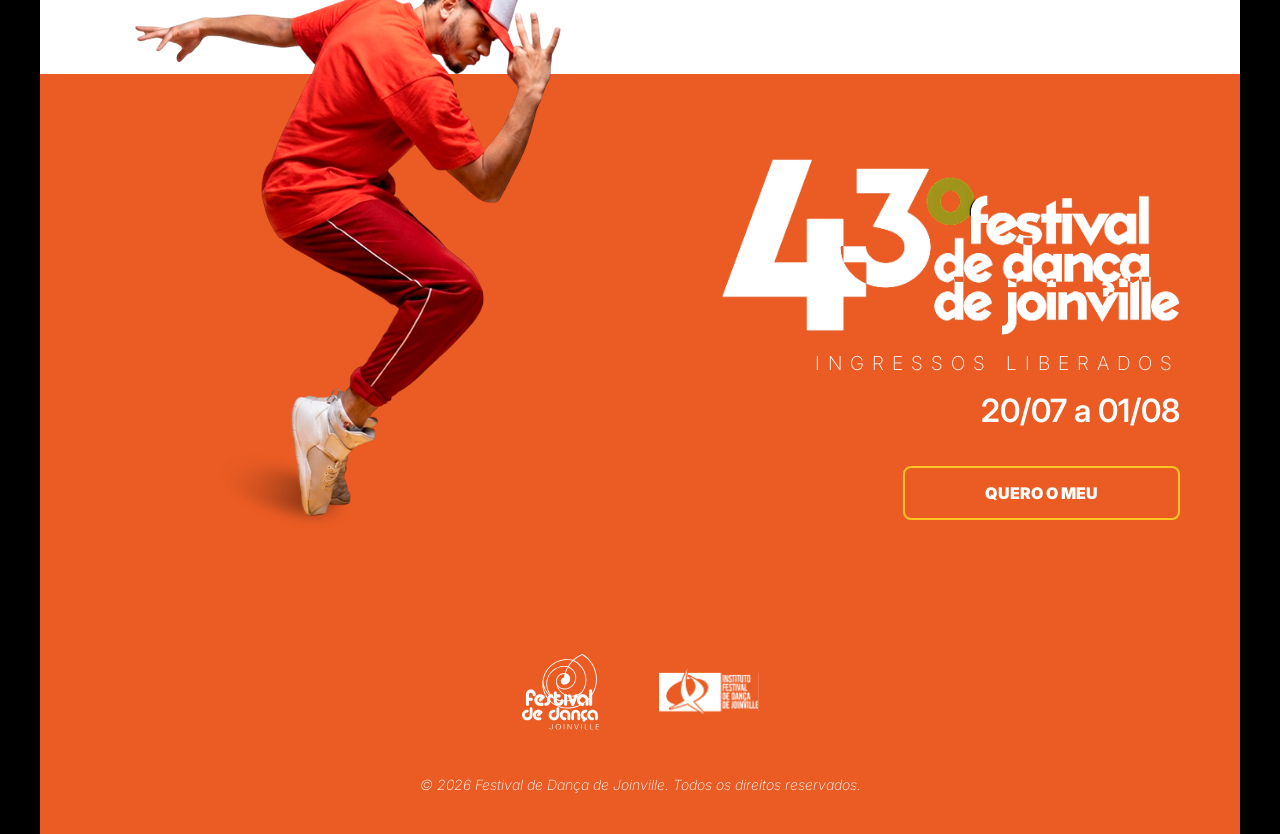
==== commit f3ff9a95: "Datas" ====
--- a/index.html
+++ b/index.html
@@ -59,7 +59,7 @@
               <iframe
                 width="300"
                 height="262.5"
-                src="https://www.youtube.com/embed/wuP7T2I6q9Q?si=qCrR1CZiJWVUnyMx"
+                src="https://www.youtube.com/embed/rySvuv3gqXI?si=pZWFmRpF5mipNJ-J"
                 title="YouTube video player"
                 frameborder="0"
                 allow="
@@ -79,7 +79,7 @@
               <iframe
                 width="560"
                 height="315"
-                src="https://www.youtube.com/embed/wuP7T2I6q9Q?si=qCrR1CZiJWVUnyMx"
+                src="https://www.youtube.com/embed/rySvuv3gqXI?si=pZWFmRpF5mipNJ-J"
                 title="YouTube video player"
                 frameborder="0"
                 allow="
@@ -173,7 +173,7 @@
               title="Noite de gala"
             />
             <h3>Noite de gala</h3>
-            <h2>20/07</h2>
+            <h2>26/07</h2>
             <span>
               <strong>Marcos Ayala The Tango Company:</strong><br />Espetáculo:
               De Tango y Sombras
@@ -194,10 +194,11 @@
               title="Noite dos campeões"
             />
             <h3>Noite dos campeões</h3>
-            <h2>20/07</h2>
+            <h2>31/07</h2>
+            <h2>01/08</h2>
             <span
-              ><strong>Espetáculo: Dom Quixote</strong><br />Cia Jovem Basileu
-              França-Goias</span
+              ><strong>Coreografias vencedoras</strong><br />Meia ponta, Júnior
+              e Sênior</span
             >
           </div>
         </div>
@@ -245,7 +246,10 @@
           </a>
         </div>
         <div class="copy">
-          <span>© 2026 Festival de Dança de Joinville. Todos os direitos reservados.</span>
+          <span
+            >© 2026 Festival de Dança de Joinville. Todos os direitos
+            reservados.</span
+          >
         </div>
       </footer>
     </div>
